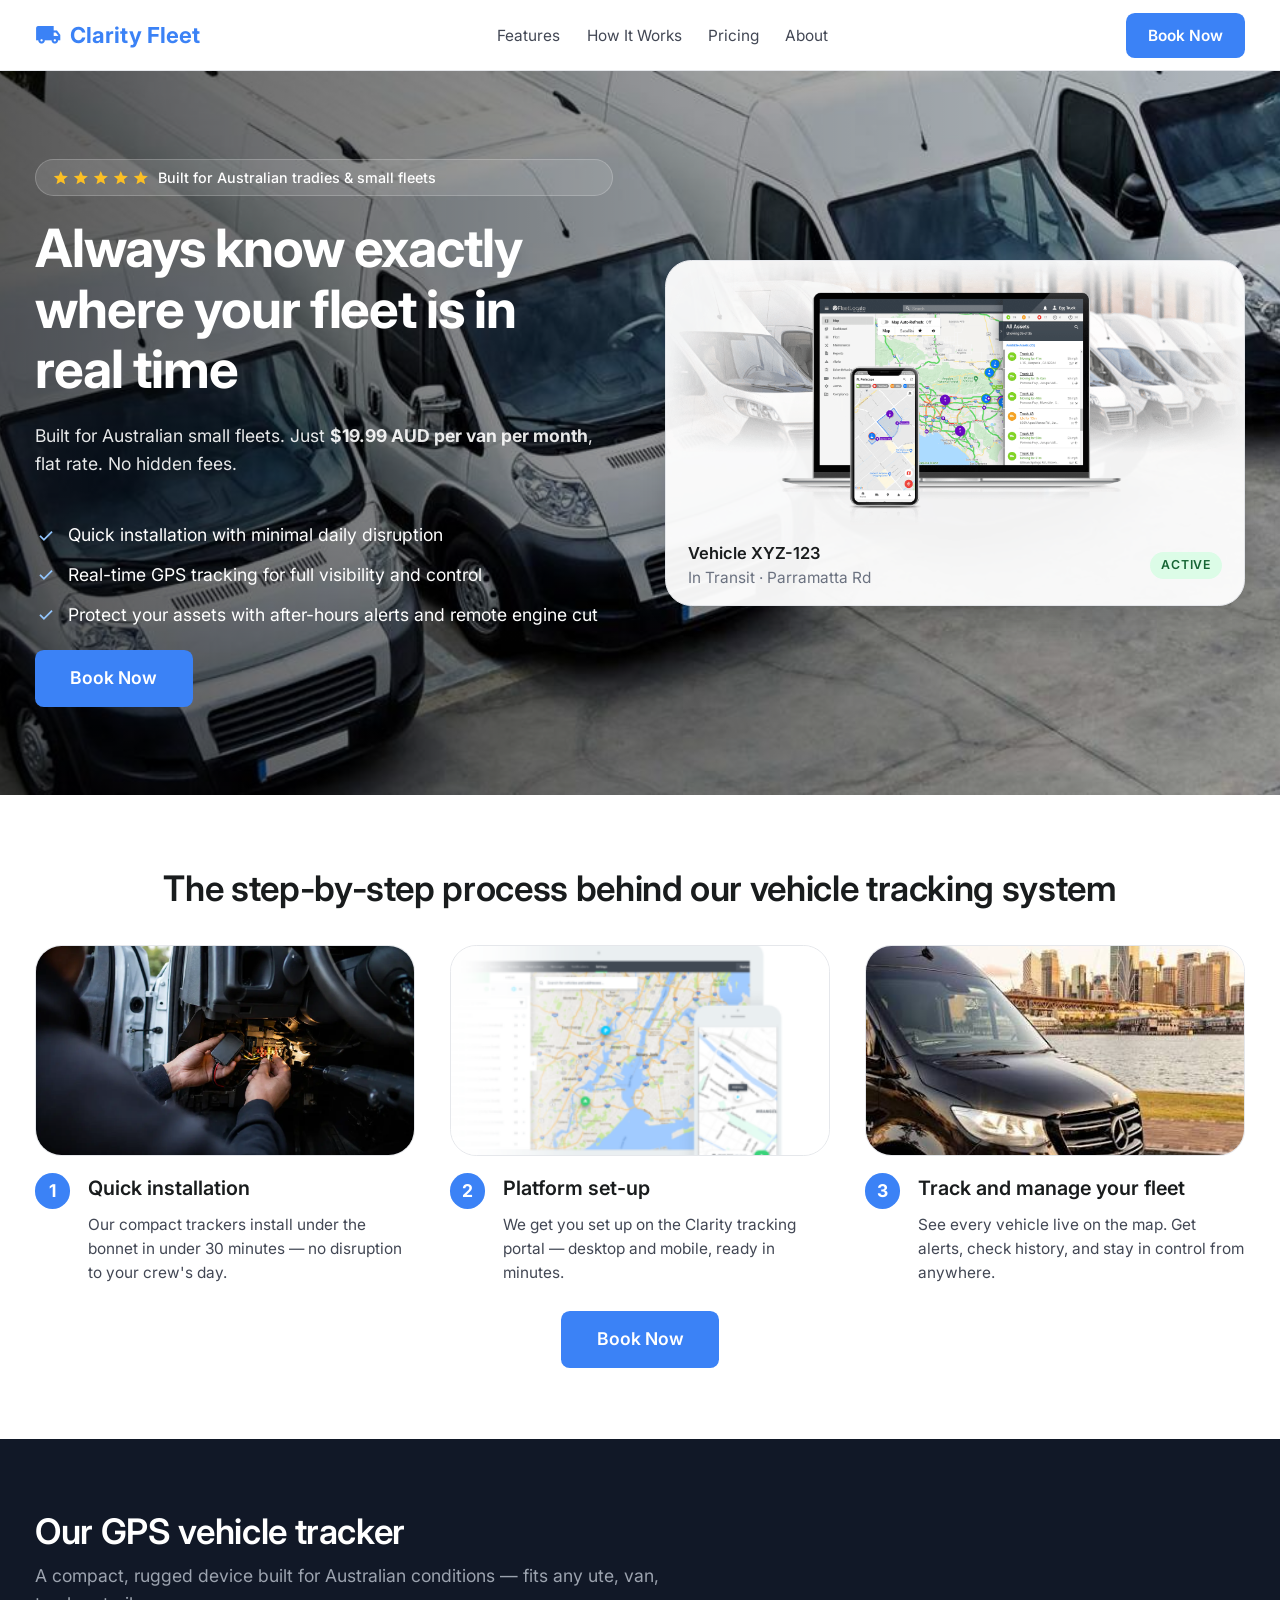
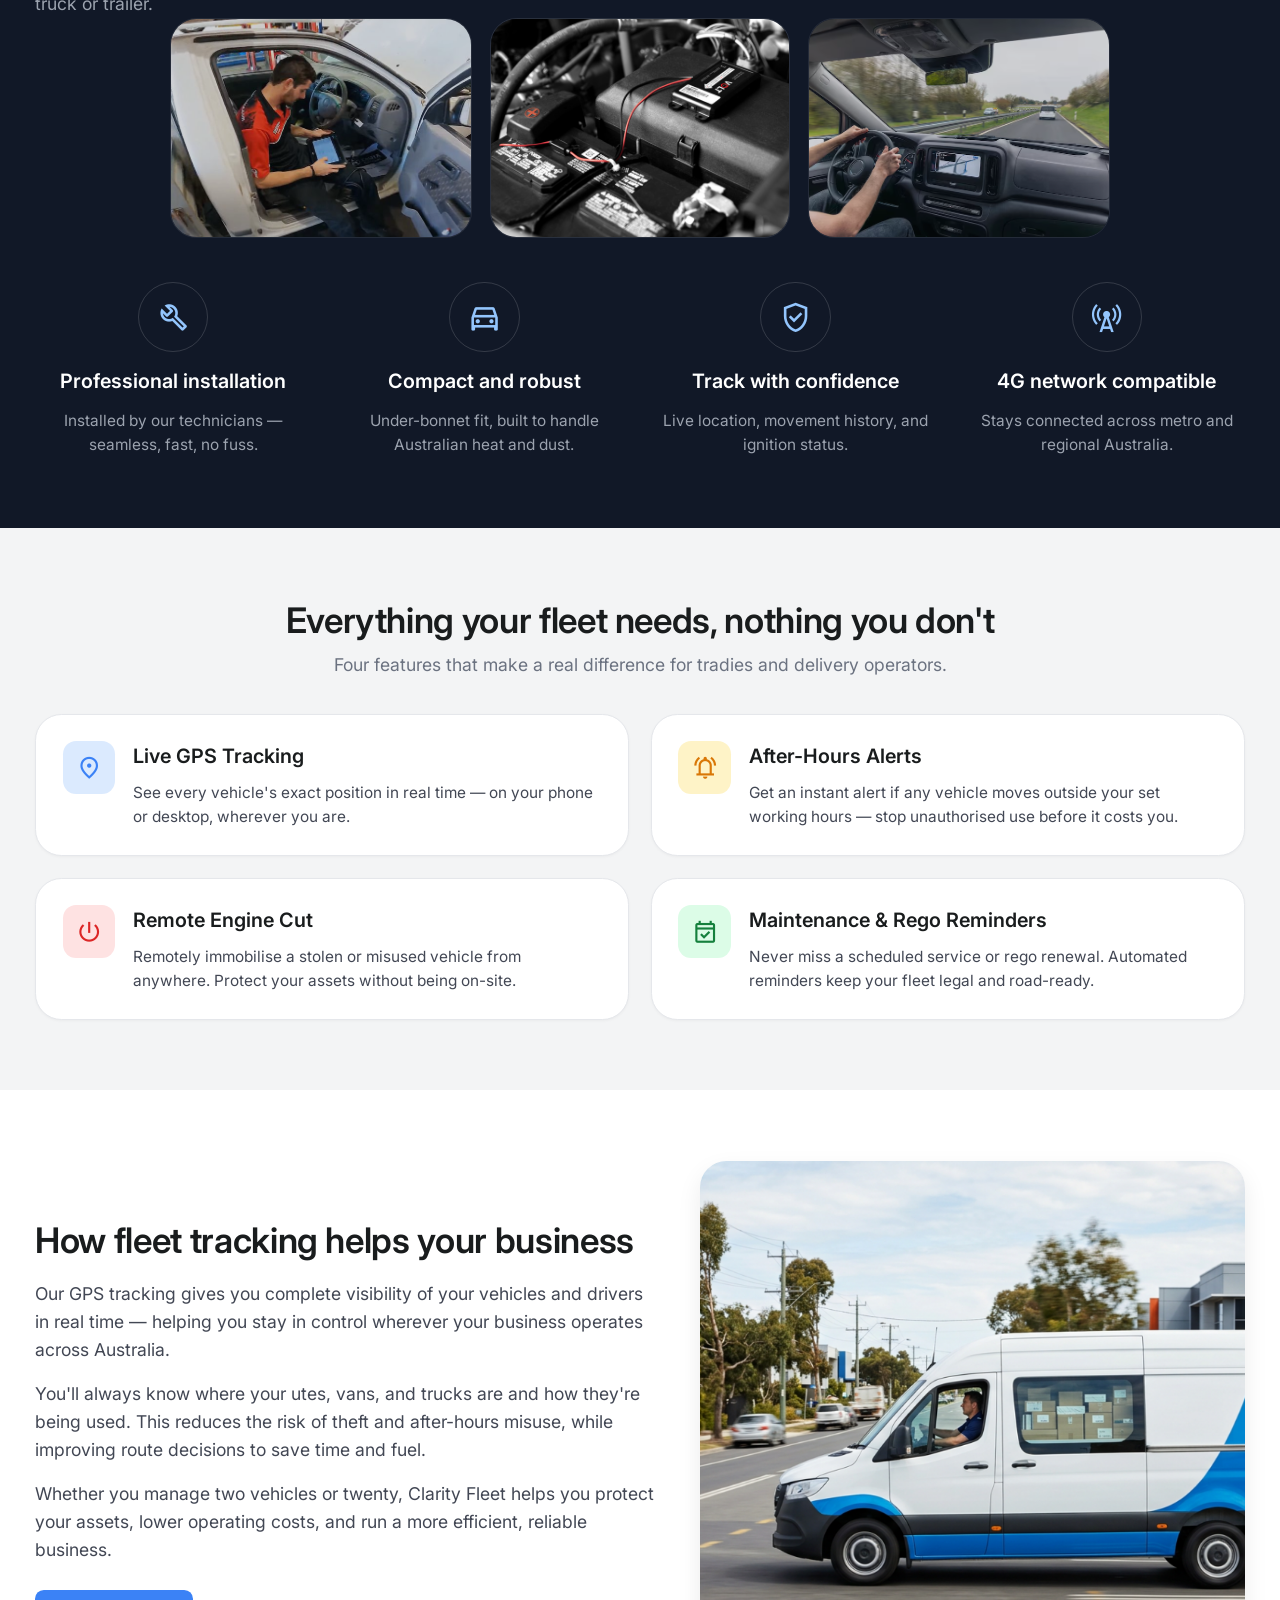
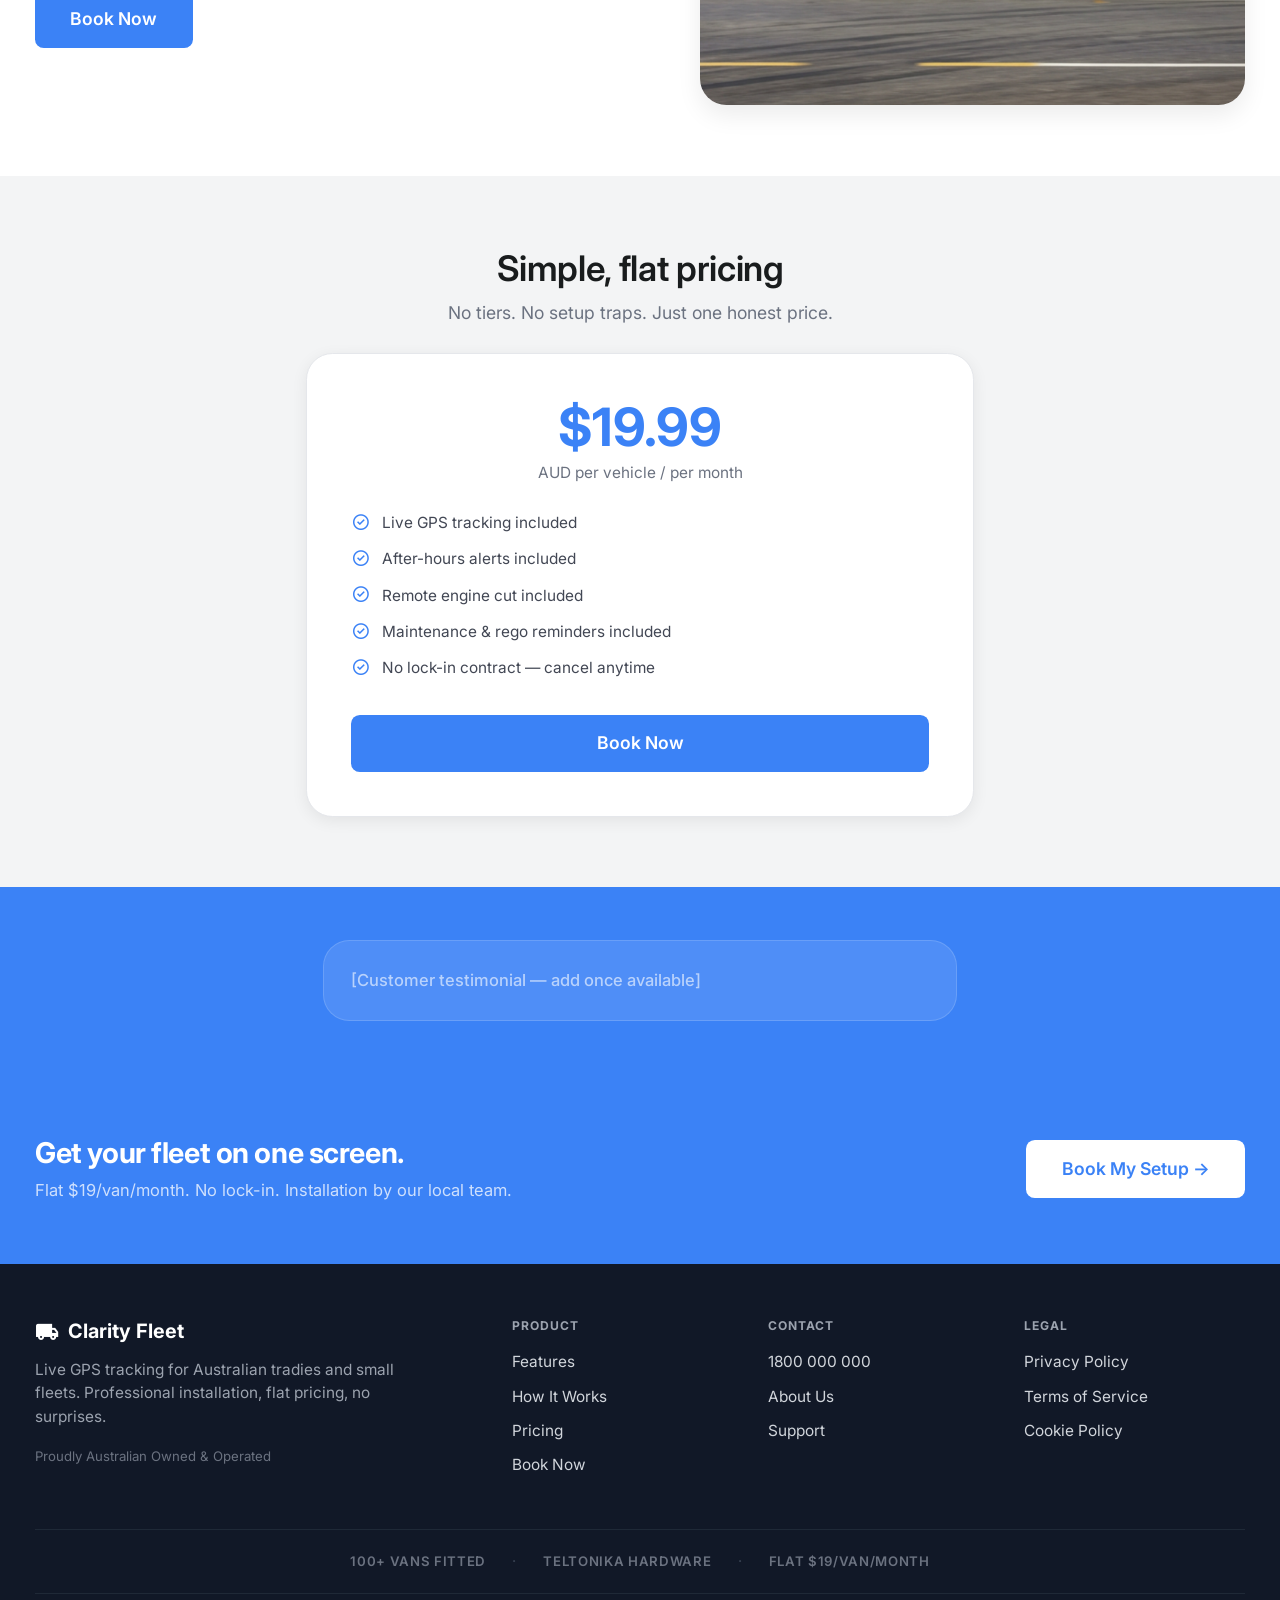
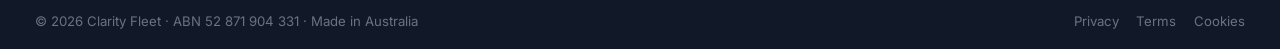
==== index.html @ f77bdd97 "first" ====
<!DOCTYPE html>
<html lang="en">
<head>
  <meta charset="utf-8">
  <meta name="viewport" content="width=device-width, initial-scale=1.0">
  <title>Clarity Fleet – GPS Tracking for Australian Tradies & Small Fleets</title>
  <meta name="description" content="Live GPS tracking for utes, vans and trucks. $19.99 AUD/van/month, flat rate. No hidden fees. Built for Australian tradies and small fleets.">

  <!-- TODO: paste Google Ads gtag conversion snippet here -->

  <link rel="preconnect" href="https://fonts.googleapis.com">
  <link rel="preconnect" href="https://fonts.gstatic.com" crossorigin>
  <link href="https://fonts.googleapis.com/css2?family=Inter:wght@400;500;600;700&display=swap" rel="stylesheet">
  <link href="https://fonts.googleapis.com/css2?family=Material+Symbols+Outlined:wght,FILL@400,0..1&display=block" rel="stylesheet">
  <link rel="stylesheet" href="styles.css">
  <link rel="stylesheet" href="landing.css">
</head>
<body>

<!-- ── NAV ── -->
<nav class="nav">
  <div class="container nav-inner">
    <a class="nav-brand" href="index.html">
      <span class="material-symbols-outlined" style="font-variation-settings:'FILL' 1;">local_shipping</span>
      Clarity Fleet
    </a>
    <ul class="nav-links">
      <li><a href="#features">Features</a></li>
      <li><a href="#how-it-works">How It Works</a></li>
      <li><a href="#pricing">Pricing</a></li>
      <li><a href="#about">About</a></li>
    </ul>
    <a class="btn btn-primary book-now-link" href="book.html">Book Now</a>
  </div>
</nav>

<!-- ── HERO ── -->
<section class="hero">
  <div class="container hero-inner">
    <div class="hero-copy">
      <div class="trust-strip">
        <span class="stars">
          <span class="material-symbols-outlined" style="font-variation-settings:'FILL' 1;">star</span>
          <span class="material-symbols-outlined" style="font-variation-settings:'FILL' 1;">star</span>
          <span class="material-symbols-outlined" style="font-variation-settings:'FILL' 1;">star</span>
          <span class="material-symbols-outlined" style="font-variation-settings:'FILL' 1;">star</span>
          <span class="material-symbols-outlined" style="font-variation-settings:'FILL' 1;">star</span>
        </span>
        Built for Australian tradies &amp; small fleets
      </div>

      <h1 class="text-display text-white">
        Always know exactly where your fleet is in real time
      </h1>

      <p class="text-body-lg text-white" style="max-width:32rem;opacity:.9;">
        Built for Australian small fleets. Just <strong>$19.99 AUD per van per month</strong>, flat rate. No hidden fees.
      </p>

      <ul class="check-list" style="color:#fff;">
        <li>
          <span class="material-symbols-outlined" style="color:#93c5fd;">check</span>
          Quick installation with minimal daily disruption
        </li>
        <li>
          <span class="material-symbols-outlined" style="color:#93c5fd;">check</span>
          Real-time GPS tracking for full visibility and control
        </li>
        <li>
          <span class="material-symbols-outlined" style="color:#93c5fd;">check</span>
          Protect your assets with after-hours alerts and remote engine cut
        </li>
      </ul>

      <div>
        <a class="btn btn-primary btn-primary-lg book-now-link" href="book.html">Book Now</a>
      </div>
    </div>

    <div class="hero-card">
      <img src="dashboard-mockup.jpg" alt="Clarity Fleet live tracking dashboard on laptop and phone">
      <div class="hero-card-footer">
        <div>
          <p class="text-title" style="font-size:.9375rem;">Vehicle XYZ-123</p>
          <p class="text-body text-muted">In Transit · Parramatta Rd</p>
        </div>
        <span class="vehicle-badge">Active</span>
      </div>
    </div>
  </div>
</section>

<!-- ── HOW IT WORKS ── -->
<section class="section" style="background:#fff;" id="how-it-works">
  <div class="container">
    <div class="text-center mb-8 max-w-2xl">
      <h2 class="text-headline">The step-by-step process behind our vehicle tracking system</h2>
    </div>

    <div class="process-grid">
      <div style="display:flex;flex-direction:column;gap:1rem;">
        <img class="process-img" src="process-1-install.jpg" alt="Technician wiring GPS tracker into vehicle fuse panel">
        <div style="display:flex;gap:1rem;align-items:flex-start;">
          <span class="step-badge">1</span>
          <div>
            <p class="text-title mb-2">Quick installation</p>
            <p class="text-body">Our compact trackers install under the bonnet in under 30 minutes — no disruption to your crew's day.</p>
          </div>
        </div>
      </div>

      <div style="display:flex;flex-direction:column;gap:1rem;">
        <img class="process-img" src="process-2-setup.jpg" alt="Setting up the Clarity Fleet tracking portal on phone and desktop">
        <div style="display:flex;gap:1rem;align-items:flex-start;">
          <span class="step-badge">2</span>
          <div>
            <p class="text-title mb-2">Platform set-up</p>
            <p class="text-body">We get you set up on the Clarity tracking portal — desktop and mobile, ready in minutes.</p>
          </div>
        </div>
      </div>

      <div style="display:flex;flex-direction:column;gap:1rem;">
        <img class="process-img" src="process-3-tracking.jpg" alt="Van out on the road across Sydney">
        <div style="display:flex;gap:1rem;align-items:flex-start;">
          <span class="step-badge">3</span>
          <div>
            <p class="text-title mb-2">Track and manage your fleet</p>
            <p class="text-body">See every vehicle live on the map. Get alerts, check history, and stay in control from anywhere.</p>
          </div>
        </div>
      </div>
    </div>

    <div class="text-center mt-6">
      <a class="btn btn-primary btn-primary-lg book-now-link" href="book.html">Book Now</a>
    </div>
  </div>
</section>

<!-- ── HARDWARE / TRACKER ── -->
<section class="hw-section">
  <div class="container">
    <h2 class="text-headline text-white mb-2">Our GPS vehicle tracker</h2>
    <p class="text-body-lg" style="color:#9ca3af;max-width:36rem;">A compact, rugged device built for Australian conditions — fits any ute, van, truck or trailer.</p>

    <div class="hw-images">
      <img class="hw-img-side" src="hardware-side-1.jpg" alt="Auto electrician tools and equipment">
      <img class="hw-img-main" src="hardware-main.jpg" alt="GPS tracker installed on vehicle battery in engine bay">
      <img class="hw-img-side" src="hardware-side-2.jpg" alt="Open engine bay panel ready for tracker installation">
    </div>

    <div class="hw-grid">
      <div class="hw-feature">
        <div class="hw-feature-icon"><span class="material-symbols-outlined">build</span></div>
        <p class="text-title text-white">Professional installation</p>
        <p class="text-body" style="color:#9ca3af;">Installed by our technicians — seamless, fast, no fuss.</p>
      </div>
      <div class="hw-feature">
        <div class="hw-feature-icon"><span class="material-symbols-outlined">directions_car</span></div>
        <p class="text-title text-white">Compact and robust</p>
        <p class="text-body" style="color:#9ca3af;">Under-bonnet fit, built to handle Australian heat and dust.</p>
      </div>
      <div class="hw-feature">
        <div class="hw-feature-icon"><span class="material-symbols-outlined">verified_user</span></div>
        <p class="text-title text-white">Track with confidence</p>
        <p class="text-body" style="color:#9ca3af;">Live location, movement history, and ignition status.</p>
      </div>
      <div class="hw-feature">
        <div class="hw-feature-icon"><span class="material-symbols-outlined">cell_tower</span></div>
        <p class="text-title text-white">4G network compatible</p>
        <p class="text-body" style="color:#9ca3af;">Stays connected across metro and regional Australia.</p>
      </div>
    </div>
  </div>
</section>

<!-- ── VALUE PROPS ── -->
<section class="section" style="background:#f3f4f5;" id="features">
  <div class="container">
    <div class="text-center mb-8 max-w-2xl">
      <h2 class="text-headline">Everything your fleet needs, nothing you don't</h2>
      <p class="text-body-lg text-muted mt-2">Four features that make a real difference for tradies and delivery operators.</p>
    </div>

    <div class="vp-grid">
      <div class="vp-card">
        <div class="vp-icon ic-blue"><span class="material-symbols-outlined">location_on</span></div>
        <div>
          <p class="text-title mb-2">Live GPS Tracking</p>
          <p class="text-body">See every vehicle's exact position in real time — on your phone or desktop, wherever you are.</p>
        </div>
      </div>
      <div class="vp-card">
        <div class="vp-icon ic-amber"><span class="material-symbols-outlined">notifications_active</span></div>
        <div>
          <p class="text-title mb-2">After-Hours Alerts</p>
          <p class="text-body">Get an instant alert if any vehicle moves outside your set working hours — stop unauthorised use before it costs you.</p>
        </div>
      </div>
      <div class="vp-card">
        <div class="vp-icon ic-red"><span class="material-symbols-outlined">power_settings_new</span></div>
        <div>
          <p class="text-title mb-2">Remote Engine Cut</p>
          <p class="text-body">Remotely immobilise a stolen or misused vehicle from anywhere. Protect your assets without being on-site.</p>
        </div>
      </div>
      <div class="vp-card">
        <div class="vp-icon ic-green"><span class="material-symbols-outlined">event_available</span></div>
        <div>
          <p class="text-title mb-2">Maintenance &amp; Rego Reminders</p>
          <p class="text-body">Never miss a scheduled service or rego renewal. Automated reminders keep your fleet legal and road-ready.</p>
        </div>
      </div>
    </div>
  </div>
</section>

<!-- ── BENEFITS ── -->
<section class="section" style="background:#fff;">
  <div class="container benefits-inner">
    <div class="benefits-copy">
      <h2 class="text-headline mb-4">How fleet tracking helps your business</h2>
      <p class="text-body-lg" style="margin-bottom:.875rem;">Our GPS tracking gives you complete visibility of your vehicles and drivers in real time — helping you stay in control wherever your business operates across Australia.</p>
      <p class="text-body-lg" style="margin-bottom:.875rem;">You'll always know where your utes, vans, and trucks are and how they're being used. This reduces the risk of theft and after-hours misuse, while improving route decisions to save time and fuel.</p>
      <p class="text-body-lg">Whether you manage two vehicles or twenty, Clarity Fleet helps you protect your assets, lower operating costs, and run a more efficient, reliable business.</p>
      <div class="mt-6">
        <a class="btn btn-primary btn-primary-lg book-now-link" href="book.html">Book Now</a>
      </div>
    </div>
    <div class="benefits-img">
      <img src="benefits-photo.jpg" alt="Van on the road representing a small Australian fleet">
    </div>
  </div>
</section>

<!-- ── PRICING ── -->
<section class="section" style="background:#f3f4f5;" id="pricing">
  <div class="container text-center max-w-xl">
    <h2 class="text-headline mb-2">Simple, flat pricing</h2>
    <p class="text-body-lg text-muted mb-6">No tiers. No setup traps. Just one honest price.</p>

    <div class="card" style="padding:2.5rem;box-shadow:0 4px 16px rgba(0,0,0,.07);">
      <div style="font-size:3rem;font-weight:700;color:var(--primary);line-height:1.1;">$19.99</div>
      <div class="text-body text-muted" style="margin-top:.25rem;margin-bottom:1.5rem;">AUD per vehicle / per month</div>

      <ul style="list-style:none;display:flex;flex-direction:column;gap:.75rem;text-align:left;margin-bottom:2rem;">
        <li style="display:flex;align-items:center;gap:.625rem;"><span class="material-symbols-outlined" style="color:var(--primary);font-size:1.125rem;">check_circle</span>Live GPS tracking included</li>
        <li style="display:flex;align-items:center;gap:.625rem;"><span class="material-symbols-outlined" style="color:var(--primary);font-size:1.125rem;">check_circle</span>After-hours alerts included</li>
        <li style="display:flex;align-items:center;gap:.625rem;"><span class="material-symbols-outlined" style="color:var(--primary);font-size:1.125rem;">check_circle</span>Remote engine cut included</li>
        <li style="display:flex;align-items:center;gap:.625rem;"><span class="material-symbols-outlined" style="color:var(--primary);font-size:1.125rem;">check_circle</span>Maintenance &amp; rego reminders included</li>
        <li style="display:flex;align-items:center;gap:.625rem;"><span class="material-symbols-outlined" style="color:var(--primary);font-size:1.125rem;">check_circle</span>No lock-in contract — cancel anytime</li>
      </ul>

      <a class="btn btn-primary btn-primary-lg book-now-link" href="book.html" style="width:100%;justify-content:center;">Book Now</a>
    </div>
  </div>
</section>

<!-- ── TESTIMONIAL ── -->
<section class="testimonial-section" id="about">
  <div class="container">
    <div class="testimonial-grid testimonial-grid--single">
      <div class="testimonial-card">
        <p class="testimonial-quote" style="font-style:normal;color:rgba(255,255,255,.6);">[Customer testimonial — add once available]</p>
      </div>
    </div>
  </div>
</section>

<!-- ── PRE-FOOTER ── -->
<section class="prefooter">
  <div class="container prefooter-inner">
    <div>
      <p class="prefooter-headline">Get your fleet on one screen.</p>
      <p class="prefooter-sub">Flat $19/van/month. No lock-in. Installation by our local team.</p>
    </div>
    <a class="btn btn-white btn-primary-lg book-now-link" href="book.html">Book My Setup →</a>
  </div>
</section>

<!-- ── FOOTER ── -->
<footer class="footer">
  <div class="container">

    <div class="footer-main">
      <div class="footer-cols">

        <!-- Brand column -->
        <div>
          <a class="footer-brand" href="index.html">
            <span class="material-symbols-outlined" style="font-variation-settings:'FILL' 1;">local_shipping</span>
            Clarity Fleet
          </a>
          <p class="footer-tagline">Live GPS tracking for Australian tradies and small fleets. Professional installation, flat pricing, no surprises.</p>
          <p class="footer-origin">Proudly Australian Owned &amp; Operated</p>
        </div>

        <!-- Product column -->
        <div>
          <p class="footer-col-heading">Product</p>
          <ul class="footer-col-links">
            <li><a href="#features">Features</a></li>
            <li><a href="#how-it-works">How It Works</a></li>
            <li><a href="#pricing">Pricing</a></li>
            <li><a href="book.html">Book Now</a></li>
          </ul>
        </div>

        <!-- Contact column -->
        <div>
          <p class="footer-col-heading">Contact</p>
          <ul class="footer-col-links">
            <!-- TODO: replace placeholder phone number -->
            <li><a href="tel:1800000000">1800 000 000</a></li>
            <li><a href="#about">About Us</a></li>
            <li><a href="#">Support</a></li>
          </ul>
        </div>

        <!-- Legal column -->
        <div>
          <p class="footer-col-heading">Legal</p>
          <ul class="footer-col-links">
            <li><a href="#">Privacy Policy</a></li>
            <li><a href="#">Terms of Service</a></li>
            <li><a href="#">Cookie Policy</a></li>
          </ul>
        </div>

      </div>
    </div>

    <!-- Trust strip -->
    <div class="footer-trust">
      <span>100+ Vans Fitted</span>
      <span class="footer-trust-sep">·</span>
      <span>Teltonika Hardware</span>
      <span class="footer-trust-sep">·</span>
      <span>Flat $19/Van/Month</span>
      <!-- TODO: add client logos here once available -->
    </div>

    <!-- Bottom bar -->
    <div class="footer-bottom">
      <span>&copy; 2026 Clarity Fleet · ABN 52 871 904 331 · Made in Australia</span>
      <ul class="footer-links">
        <li><a href="#">Privacy</a></li>
        <li><a href="#">Terms</a></li>
        <li><a href="#">Cookies</a></li>
      </ul>
    </div>

  </div>
</footer>

<script>
  // Preserve UTM / gclid params on all Book Now links
  (function () {
    var qs = window.location.search;
    if (!qs) return;
    document.querySelectorAll('.book-now-link').forEach(function (el) {
      var base = el.getAttribute('href').split('?')[0];
      el.setAttribute('href', base + qs);
    });
  })();
</script>

</body>
</html>
---- styles.css ----
/* Clarity Fleet – shared styles */
*, *::before, *::after { box-sizing: border-box; margin: 0; padding: 0; }

:root {
  --primary:       #3b82f6;
  --primary-dark:  #2563eb;
  --primary-light: #dbeafe;
  --on-primary:    #ffffff;
  --bg:            #f8f9fa;
  --surface:       #ffffff;
  --border:        #e5e7eb;
  --border-focus:  #3b82f6;
  --heading:       #191c1d;
  --body:          #424754;
  --muted:         #6b7280;
  --success:       #166534;
  --success-bg:    #dcfce7;
  --r-card:        1.5rem;   /* 24px */
  --r-btn:         0.5rem;   /* 8px */
  --r-input:       0.5rem;
}

html { scroll-behavior: smooth; font-size: 110%; }

body {
  font-family: 'Inter', system-ui, sans-serif;
  font-size: 0.875rem;
  line-height: 1.5;
  color: var(--body);
  background-color: var(--bg);
  min-height: 100vh;
  display: flex;
  flex-direction: column;
}

img { display: block; max-width: 100%; }
a  { color: inherit; text-decoration: none; }
ul { list-style: none; }

/* ── Typography helpers ── */
.text-display  { font-size: clamp(2rem, 5vw, 3rem); font-weight: 700; line-height: 1.15; letter-spacing: -0.02em; color: var(--heading); }
.text-headline { font-size: clamp(1.5rem, 3vw, 2rem); font-weight: 600; line-height: 1.25; letter-spacing: -0.01em; color: var(--heading); }
.text-title    { font-size: 1.125rem; font-weight: 600; line-height: 1.55; color: var(--heading); }
.text-body-lg  { font-size: 1rem; font-weight: 400; line-height: 1.6; }
.text-body     { font-size: 0.875rem; font-weight: 400; line-height: 1.55; }
.text-label    { font-size: 0.75rem; font-weight: 500; letter-spacing: 0.02em; }

/* ── Layout ── */
.container {
  width: 100%;
  max-width: 1320px;
  margin-inline: auto;
  padding-inline: 1rem;
}
@media (min-width: 768px) { .container { padding-inline: 2rem; } }

/* ── Nav ── */
.nav {
  position: sticky;
  top: 0;
  z-index: 50;
  background: var(--surface);
  border-bottom: 1px solid var(--border);
}
.nav-inner {
  display: flex;
  align-items: center;
  justify-content: space-between;
  height: 4rem;
}
.nav-brand {
  font-size: 1.25rem;
  font-weight: 700;
  color: var(--primary);
  display: flex;
  align-items: center;
  gap: 0.5rem;
}
.nav-brand .material-symbols-outlined { font-size: 1.5rem; }
.nav-links { display: none; gap: 1.5rem; align-items: center; }
@media (min-width: 768px) { .nav-links { display: flex; } }
.nav-links a { color: var(--body); font-size: 0.875rem; transition: color .2s; }
.nav-links a:hover { color: var(--primary); }

/* ── Buttons ── */
.btn {
  display: inline-flex;
  align-items: center;
  justify-content: center;
  gap: 0.5rem;
  padding: 0.625rem 1.25rem;
  border-radius: var(--r-btn);
  font-size: 0.875rem;
  font-weight: 600;
  cursor: pointer;
  border: none;
  transition: background .2s, transform .1s;
  text-decoration: none;
  white-space: nowrap;
}
.btn:active { transform: scale(0.97); }

.btn-primary {
  background: var(--primary);
  color: var(--on-primary);
}
.btn-primary:hover { background: var(--primary-dark); }

.btn-primary-lg {
  padding: 0.875rem 2rem;
  font-size: 1rem;
  font-weight: 600;
}

.btn-outline {
  background: transparent;
  border: 1.5px solid var(--border);
  color: var(--heading);
}
.btn-outline:hover { border-color: var(--primary); color: var(--primary); }

/* ── Cards ── */
.card {
  background: var(--surface);
  border: 1px solid var(--border);
  border-radius: var(--r-card);
  padding: 1.5rem;
}

/* ── Selectable option cards (booking flow) ── */
.option-card {
  display: flex;
  align-items: center;
  justify-content: space-between;
  gap: 1rem;
  padding: 1rem;
  background: var(--surface);
  border: 1.5px solid var(--border);
  border-radius: var(--r-card);
  cursor: pointer;
  transition: border-color .15s, box-shadow .15s;
  user-select: none;
}
.option-card:hover { border-color: var(--primary); }
.option-card.selected {
  border-color: var(--primary);
  box-shadow: 0 0 0 2px var(--primary);
}

.option-card-label {
  display: flex;
  align-items: center;
  gap: 0.75rem;
  font-size: 1rem;
  font-weight: 600;
  color: var(--heading);
}
.option-card-label .material-symbols-outlined {
  font-size: 1.375rem;
  color: var(--body);
}

/* ── Form inputs ── */
.form-group { display: flex; flex-direction: column; gap: 0.25rem; }
.form-label { font-size: 0.75rem; font-weight: 500; color: var(--heading); letter-spacing: 0.02em; }
.form-input, .form-textarea {
  width: 100%;
  padding: 0.625rem 0.875rem;
  border: 1.5px solid var(--border);
  border-radius: var(--r-input);
  background: var(--surface);
  color: var(--heading);
  font-size: 0.875rem;
  font-family: inherit;
  transition: border-color .15s, box-shadow .15s;
  outline: none;
}
.form-input:focus, .form-textarea:focus {
  border-color: var(--border-focus);
  box-shadow: 0 0 0 3px rgba(59,130,246,.15);
}
.form-textarea { resize: vertical; min-height: 110px; }

/* ── Trust badge (star strip) ── */
.trust-strip {
  display: inline-flex;
  align-items: center;
  gap: 0.5rem;
  background: rgba(255,255,255,.12);
  border: 1px solid rgba(255,255,255,.2);
  border-radius: 999px;
  padding: 0.375rem 0.875rem;
  font-size: 0.8125rem;
  color: #fff;
  font-weight: 500;
}
.trust-strip .stars { display: flex; gap: 2px; color: #fbbf24; }
.trust-strip .stars .material-symbols-outlined { font-size: 1rem; }

/* ── Pre-footer CTA band ── */
.prefooter {
  background: var(--primary);
  padding-block: 3.5rem;
  margin-top: auto;
}
.prefooter-inner {
  display: flex;
  flex-direction: column;
  align-items: center;
  gap: 1.5rem;
  text-align: center;
}
@media (min-width: 640px) {
  .prefooter-inner {
    flex-direction: row;
    justify-content: space-between;
    text-align: left;
  }
}
.prefooter-headline {
  font-size: clamp(1.25rem, 3vw, 1.625rem);
  font-weight: 700;
  color: #fff;
  letter-spacing: -0.015em;
  line-height: 1.25;
}
.prefooter-sub {
  font-size: 0.9375rem;
  color: rgba(255,255,255,.75);
  margin-top: .375rem;
}
.btn-white {
  background: #fff;
  color: var(--primary);
  flex-shrink: 0;
}
.btn-white:hover { background: #f0f5ff; }

/* ── Footer ── */
.footer { background: #111827; }
.footer-main { padding-block: 3rem; }
.footer-cols {
  display: grid;
  grid-template-columns: 1fr;
  gap: 2rem;
}
@media (min-width: 640px)  { .footer-cols { grid-template-columns: 1fr 1fr; } }
@media (min-width: 1024px) { .footer-cols { grid-template-columns: 2fr 1fr 1fr 1fr; } }
.footer-brand {
  font-size: 1.125rem;
  font-weight: 700;
  color: #fff;
  display: flex;
  align-items: center;
  gap: .5rem;
}
.footer-brand .material-symbols-outlined { font-size: 1.375rem; }
.footer-tagline {
  font-size: 0.875rem;
  color: #9ca3af;
  margin-top: .625rem;
  line-height: 1.55;
  max-width: 22rem;
}
.footer-origin {
  font-size: 0.75rem;
  color: #6b7280;
  margin-top: 1rem;
}
.footer-col-heading {
  font-size: 0.6875rem;
  font-weight: 700;
  letter-spacing: .08em;
  text-transform: uppercase;
  color: #9ca3af;
  margin-bottom: .875rem;
}
.footer-col-links { display: flex; flex-direction: column; gap: .625rem; }
.footer-col-links a {
  font-size: 0.875rem;
  color: #d1d5db;
  transition: color .2s;
}
.footer-col-links a:hover { color: #fff; }
.footer-trust {
  border-top: 1px solid #1f2937;
  padding-block: 1.25rem;
  display: flex;
  flex-wrap: wrap;
  align-items: center;
  justify-content: center;
  gap: .625rem 1.5rem;
  font-size: 0.75rem;
  font-weight: 600;
  letter-spacing: .05em;
  text-transform: uppercase;
  color: #6b7280;
}
.footer-trust-sep { color: #374151; }
.footer-bottom {
  border-top: 1px solid #1f2937;
  padding-block: 1rem;
  display: flex;
  flex-direction: column;
  align-items: center;
  gap: .5rem;
  text-align: center;
  font-size: 0.75rem;
  color: #6b7280;
}
@media (min-width: 640px) {
  .footer-bottom {
    flex-direction: row;
    justify-content: space-between;
    text-align: left;
  }
}
.footer-links { display: flex; flex-wrap: wrap; gap: 1rem; }
.footer-links a { color: #6b7280; transition: color .2s; }
.footer-links a:hover { color: #9ca3af; }

/* ── Section spacing ── */
.section { padding-block: 4rem; }
.section-sm { padding-block: 2.5rem; }

/* ── Progress bar (booking) ── */
.progress-bar {
  display: flex;
  flex-direction: column;
  gap: 0.5rem;
  margin-bottom: 2.5rem;
}
.progress-steps {
  display: flex;
  justify-content: space-between;
}
.progress-steps span {
  font-size: 0.75rem;
  font-weight: 500;
  color: var(--muted);
  letter-spacing: 0.02em;
}
.progress-steps span.active { color: var(--primary); font-weight: 600; }
.progress-track {
  display: flex;
  gap: 0.375rem;
  height: 0.375rem;
}
.progress-track .seg {
  flex: 1;
  border-radius: 999px;
  background: #e5e7eb;
  transition: background .3s;
}
.progress-track .seg.active { background: var(--primary); }

/* ── Thank-you state ── */
.thankyou-state {
  display: none;
  flex-direction: column;
  align-items: center;
  text-align: center;
  gap: 1.5rem;
  padding: 3rem 1.5rem;
}
.thankyou-state.visible { display: flex; }
.thankyou-icon {
  width: 5rem;
  height: 5rem;
  border-radius: 50%;
  background: var(--success-bg);
  display: flex;
  align-items: center;
  justify-content: center;
}
.thankyou-icon .material-symbols-outlined {
  font-size: 2.5rem;
  color: var(--success);
}

/* ── Image placeholders ── */
.img-placeholder {
  display: flex;
  align-items: center;
  justify-content: center;
  background: #cbd5e1;
  color: #475569;
  font-size: 0.8125rem;
  font-weight: 500;
  text-align: center;
  padding: 0.5rem;
  border-radius: var(--r-card);
  border: 1px solid #94a3b8;
  line-height: 1.4;
}

/* ── Utility ── */
.sr-only { position: absolute; width: 1px; height: 1px; overflow: hidden; clip: rect(0,0,0,0); }
.hidden   { display: none !important; }
.flex     { display: flex; }
.items-center { align-items: center; }
.gap-2 { gap: 0.5rem; }
.gap-4 { gap: 1rem; }
.mt-2  { margin-top: 0.5rem; }
.mt-4  { margin-top: 1rem; }
.mt-6  { margin-top: 1.5rem; }
.mb-2  { margin-bottom: 0.5rem; }
.mb-4  { margin-bottom: 1rem; }
.mb-6  { margin-bottom: 1.5rem; }
.mb-8  { margin-bottom: 2rem; }
.grid-2 { display: grid; grid-template-columns: 1fr; gap: 1rem; }
@media (min-width: 640px) { .grid-2 { grid-template-columns: 1fr 1fr; } }
.grid-4 { display: grid; grid-template-columns: 1fr 1fr; gap: 1rem; }
@media (min-width: 768px) { .grid-4 { grid-template-columns: repeat(4, 1fr); } }
.text-center { text-align: center; }
.text-muted  { color: var(--muted); }
.text-primary { color: var(--primary); }
.text-white  { color: #fff; }
.font-bold   { font-weight: 700; }
.font-semibold { font-weight: 600; }
.w-full { width: 100%; }
.max-w-xl { max-width: 42rem; margin-inline: auto; }
.max-w-2xl { max-width: 56rem; margin-inline: auto; }
.rounded-full { border-radius: 999px; }
---- landing.css ----
/* Clarity Fleet – landing page styles */

/* ── Hero ── */
.hero {
  position: relative;
  overflow: hidden;
  background:
    linear-gradient(to right, rgba(0,0,0,.65) 0%, rgba(0,0,0,.40) 50%, rgba(0,0,0,.2) 100%),
    url('hero-fleet.jpg') center/cover no-repeat;
  padding-block: 5rem;
}
.hero-inner { display: flex; flex-direction: column; gap: 2rem; }
@media (min-width: 768px) {
  .hero-inner { flex-direction: row; align-items: center; gap: 3rem; }
  .hero-copy  { flex: 1; min-width: 0; }
  .hero-card  { flex: 1; min-width: 0; }
}
.hero-copy { display: flex; flex-direction: column; gap: 1.25rem; }
.hero-card {
  background: rgba(255,255,255,.95);
  border-radius: var(--r-card);
  overflow: hidden;
  border: 1px solid var(--border);
  box-shadow: 0 10px 25px rgba(0,0,0,.12);
}
.hero-card img { width: 100%; height: 264px; object-fit: cover; }
.hero-card-footer {
  display: flex;
  align-items: center;
  justify-content: space-between;
  padding: 0.875rem 1.25rem;
}
.vehicle-badge {
  background: var(--success-bg);
  color: var(--success);
  font-size: 0.7rem;
  font-weight: 600;
  letter-spacing: 0.06em;
  text-transform: uppercase;
  padding: 0.25rem 0.625rem;
  border-radius: 999px;
}

/* ── Process section ── */
.process-grid { display: grid; grid-template-columns: 1fr; gap: 2rem; }
@media (min-width: 768px) { .process-grid { grid-template-columns: repeat(3, 1fr); } }
.process-img {
  width: 100%; height: 12rem;
  object-fit: cover;
  border-radius: var(--r-card);
  border: 1px solid var(--border);
  flex-shrink: 0;
}
.step-badge {
  flex-shrink: 0;
  width: 2rem; height: 2rem;
  border-radius: 50%;
  background: var(--primary);
  color: #fff;
  font-size: 1rem; font-weight: 700;
  display: flex; align-items: center; justify-content: center;
}

/* ── Value props ── */
.vp-grid { display: grid; grid-template-columns: 1fr; gap: 1.25rem; }
@media (min-width: 640px) { .vp-grid { grid-template-columns: 1fr 1fr; } }
.vp-card {
  background: var(--surface);
  border: 1px solid var(--border);
  border-radius: var(--r-card);
  padding: 1.5rem;
  display: flex; gap: 1rem; align-items: flex-start;
  box-shadow: 0 1px 3px rgba(0,0,0,.04);
  transition: box-shadow .2s;
}
.vp-card:hover { box-shadow: 0 4px 12px rgba(0,0,0,.08); }
.vp-icon {
  flex-shrink: 0;
  width: 3rem; height: 3rem;
  border-radius: 0.75rem;
  display: flex; align-items: center; justify-content: center;
}
.vp-icon .material-symbols-outlined { font-size: 1.5rem; }
.ic-blue  { background: var(--primary-light); }
.ic-blue  .material-symbols-outlined { color: var(--primary); }
.ic-amber { background: #fef3c7; }
.ic-amber .material-symbols-outlined { color: #d97706; }
.ic-red   { background: #fee2e2; }
.ic-red   .material-symbols-outlined { color: #dc2626; }
.ic-green { background: var(--success-bg); }
.ic-green .material-symbols-outlined { color: #15803d; }

/* ── Hardware dark section ── */
.hw-section { background: #111827; color: #f9fafb; padding-block: 4rem; }
.hw-grid { display: grid; grid-template-columns: 1fr; gap: 2rem; margin-top: 2rem; }
@media (min-width: 640px)  { .hw-grid { grid-template-columns: repeat(2, 1fr); } }
@media (min-width: 1024px) { .hw-grid { grid-template-columns: repeat(4, 1fr); } }
.hw-feature { text-align: center; display: flex; flex-direction: column; align-items: center; gap: .75rem; }
.hw-feature-icon {
  width: 4rem; height: 4rem; border-radius: 50%;
  border: 1px solid rgba(255,255,255,.15);
  display: flex; align-items: center; justify-content: center;
}
.hw-feature-icon .material-symbols-outlined { font-size: 2rem; color: #93c5fd; }
.hw-images {
  display: flex; align-items: center; justify-content: center;
  gap: 1rem; margin-bottom: 2.5rem;
}
.hw-images > * { border-radius: var(--r-card); border: 1px solid rgba(255,255,255,.1); }
.hw-images img { object-fit: cover; }
.hw-img-side { width: 25%; height: 220px; flex-shrink: 0; opacity: .8; }
.hw-img-main { width: 33%; max-width: 300px; height: 220px; flex-shrink: 0; }
.hw-images .img-placeholder { background: #374151; color: #9ca3af; border-color: rgba(255,255,255,.1); }

/* ── Benefits section ── */
.benefits-inner { display: flex; flex-direction: column; gap: 2.5rem; }
@media (min-width: 768px) {
  .benefits-inner { flex-direction: row; align-items: center; }
  .benefits-copy  { flex: 1; }
  .benefits-img   { flex: 0 0 45%; }
}
.benefits-img img,
.benefits-img .img-placeholder { width: 100%; border-radius: var(--r-card); box-shadow: 0 10px 25px rgba(0,0,0,.08); }
.check-list { display: flex; flex-direction: column; gap: .75rem; margin-top: 1.25rem; }
.check-list li { display: flex; align-items: center; gap: .625rem; font-size: 1rem; color: inherit; }
.check-list li .material-symbols-outlined { color: var(--primary); font-size: 1.25rem; }

/* ── Testimonial ── */
.testimonial-section { background: var(--primary); padding-block: 3rem; }
.testimonial-grid {
  display: grid;
  grid-template-columns: 1fr;
  gap: 1.25rem;
}
@media (min-width: 768px) { .testimonial-grid { grid-template-columns: repeat(3, 1fr); } }
.testimonial-grid--single { grid-template-columns: 1fr; max-width: 36rem; margin-inline: auto; }
.testimonial-card {
  background: rgba(255,255,255,.1);
  border: 1px solid rgba(255,255,255,.15);
  border-radius: var(--r-card);
  padding: 1.5rem;
  display: flex;
  flex-direction: column;
  gap: .875rem;
}
.testimonial-stars { display: flex; gap: 2px; color: #fbbf24; }
.testimonial-stars .material-symbols-outlined { font-size: 1.25rem; }
.testimonial-quote {
  font-size: 0.9375rem;
  font-weight: 500; line-height: 1.6; color: #fff; font-style: italic;
  flex: 1;
}
.testimonial-card-attr {
  display: flex;
  align-items: center;
  gap: .75rem;
  padding-top: .625rem;
  border-top: 1px solid rgba(255,255,255,.12);
  margin-top: auto;
}
.testimonial-initials {
  width: 2.5rem; height: 2.5rem;
  border-radius: 50%;
  background: rgba(255,255,255,.2);
  color: #fff;
  font-size: .8125rem;
  font-weight: 700;
  display: flex;
  align-items: center;
  justify-content: center;
  flex-shrink: 0;
}
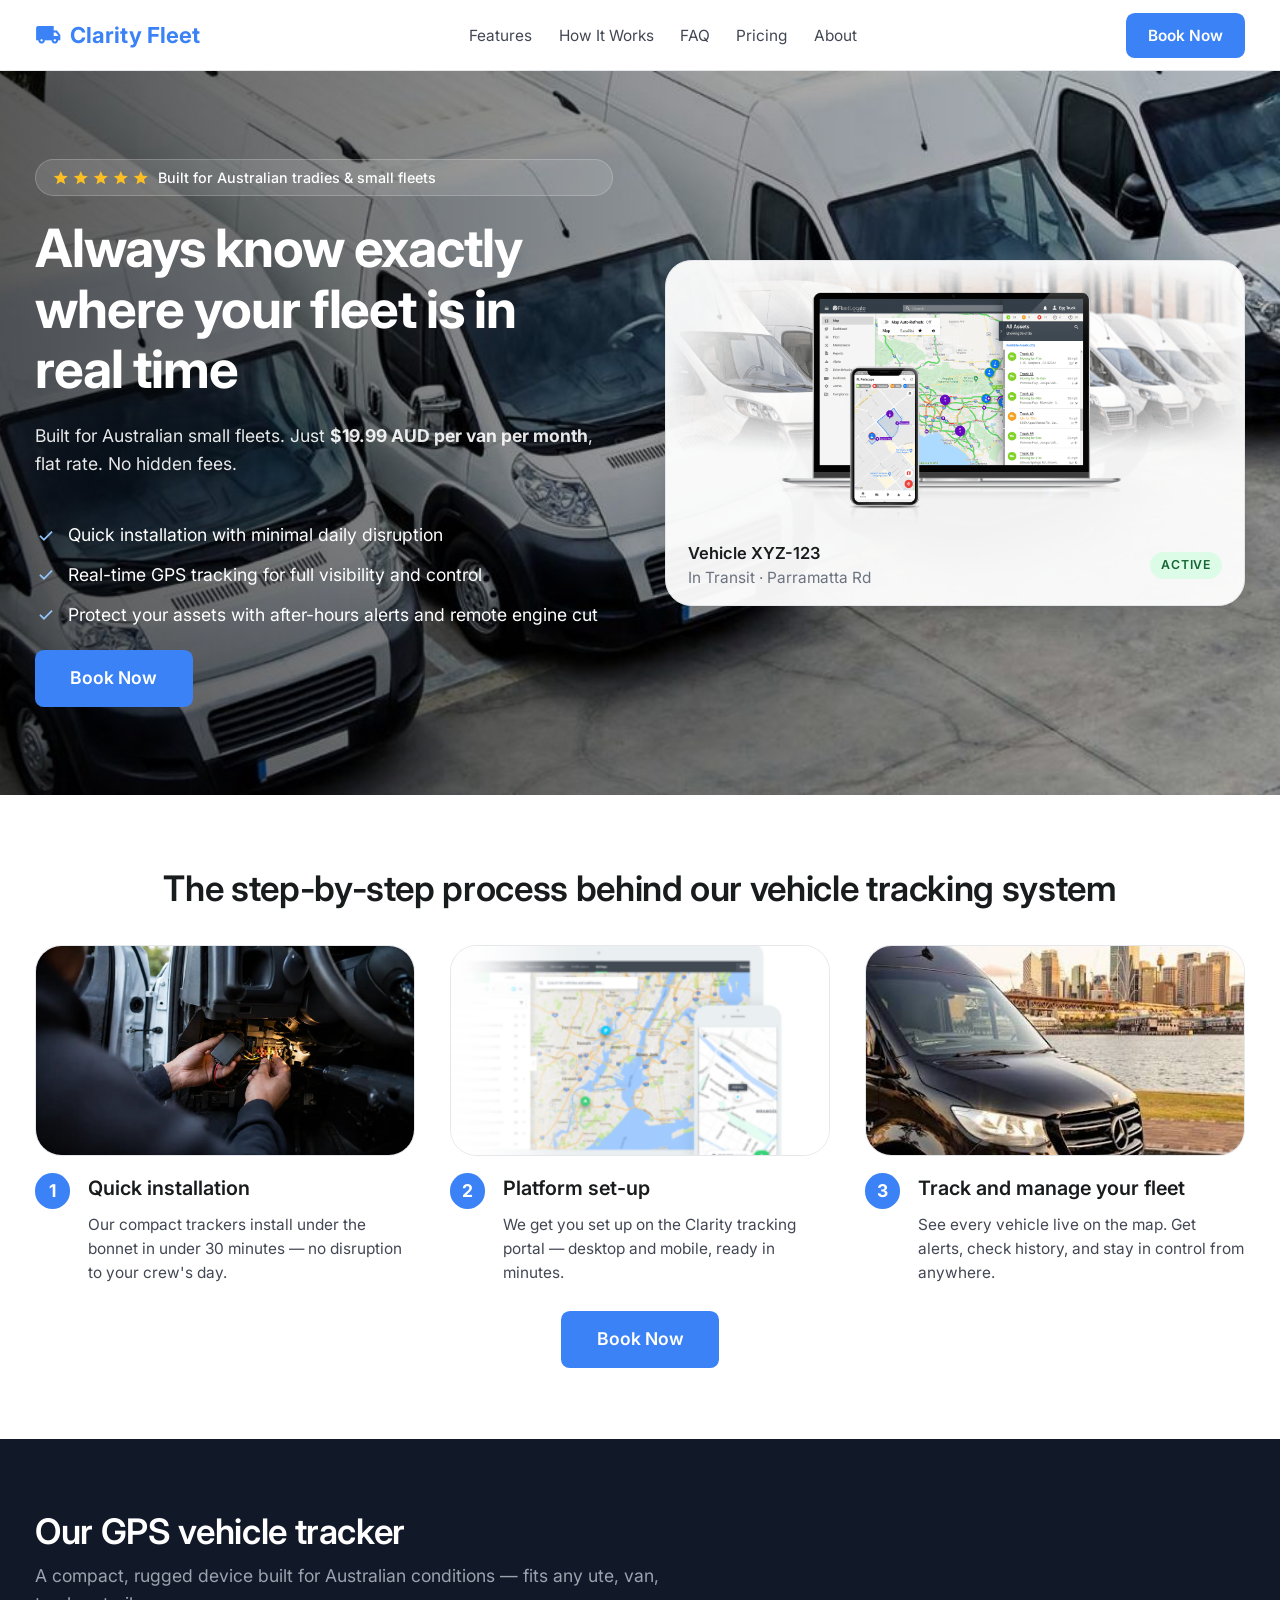
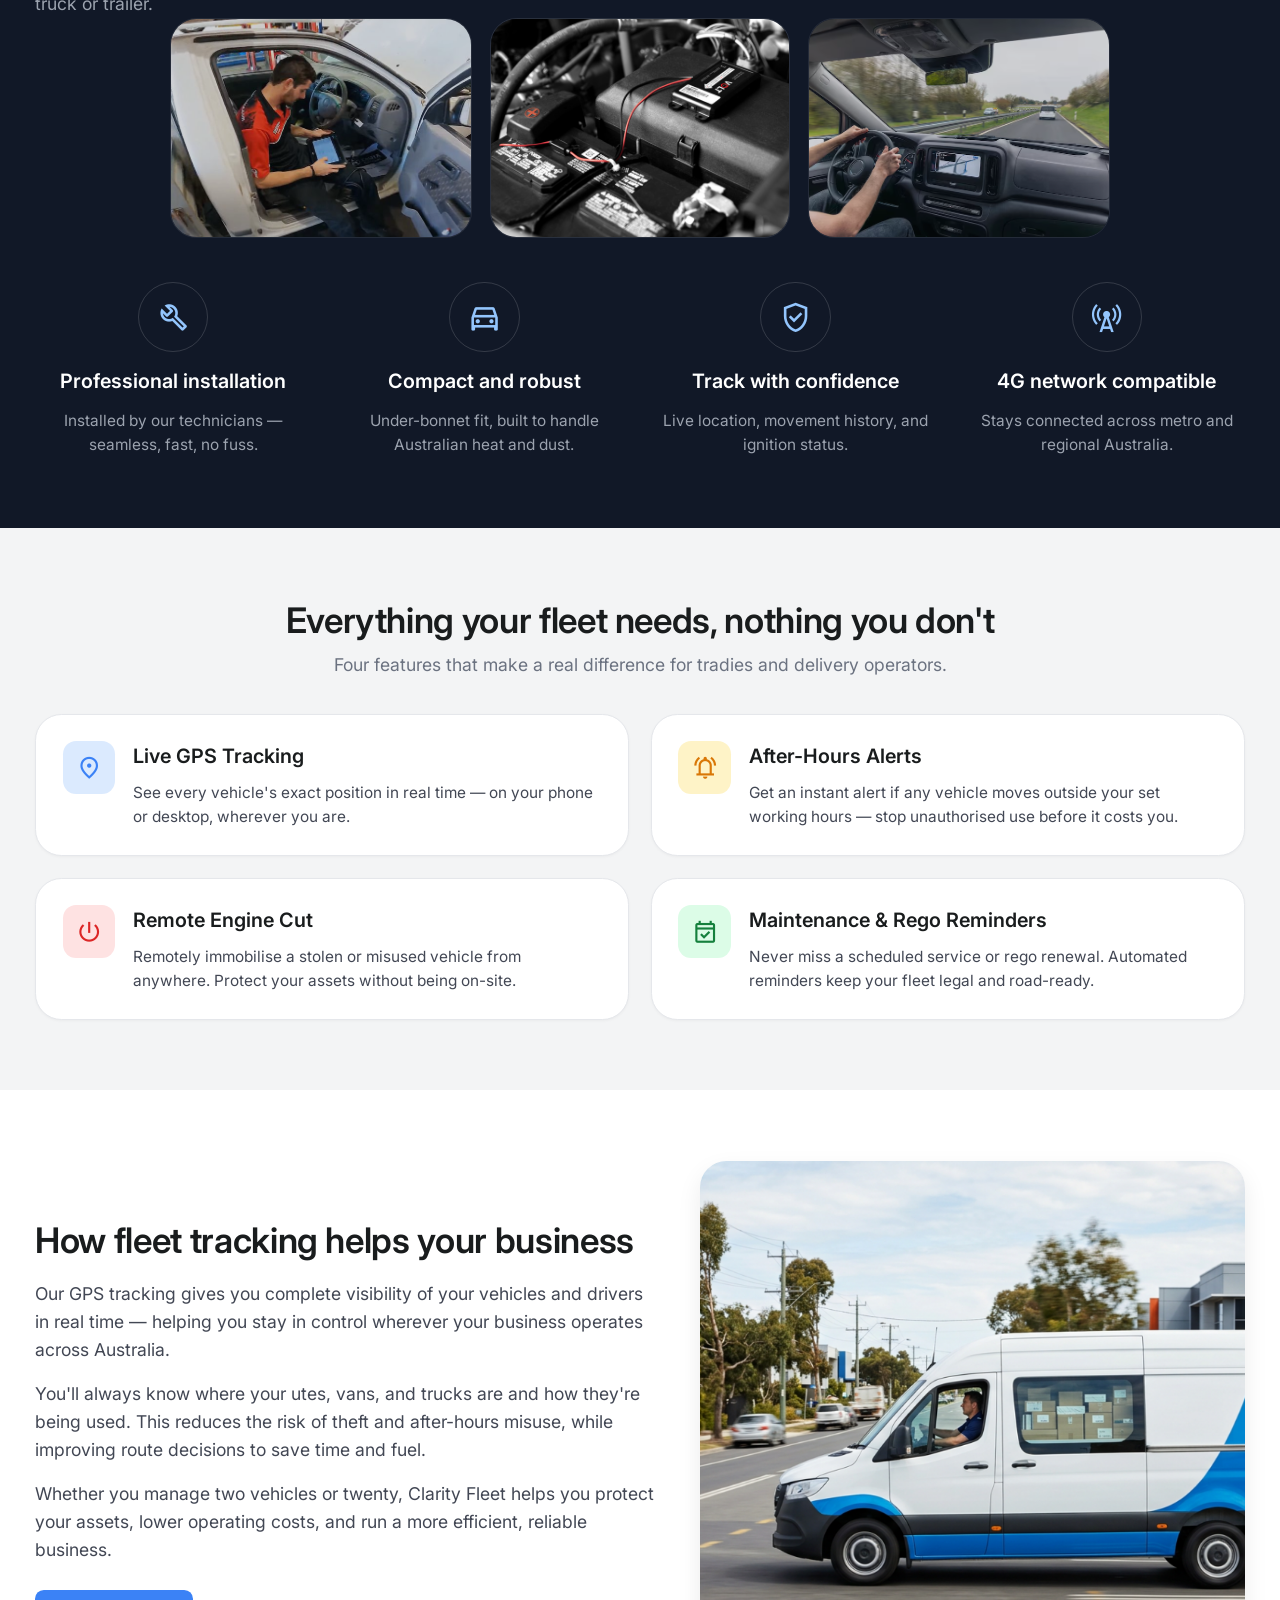
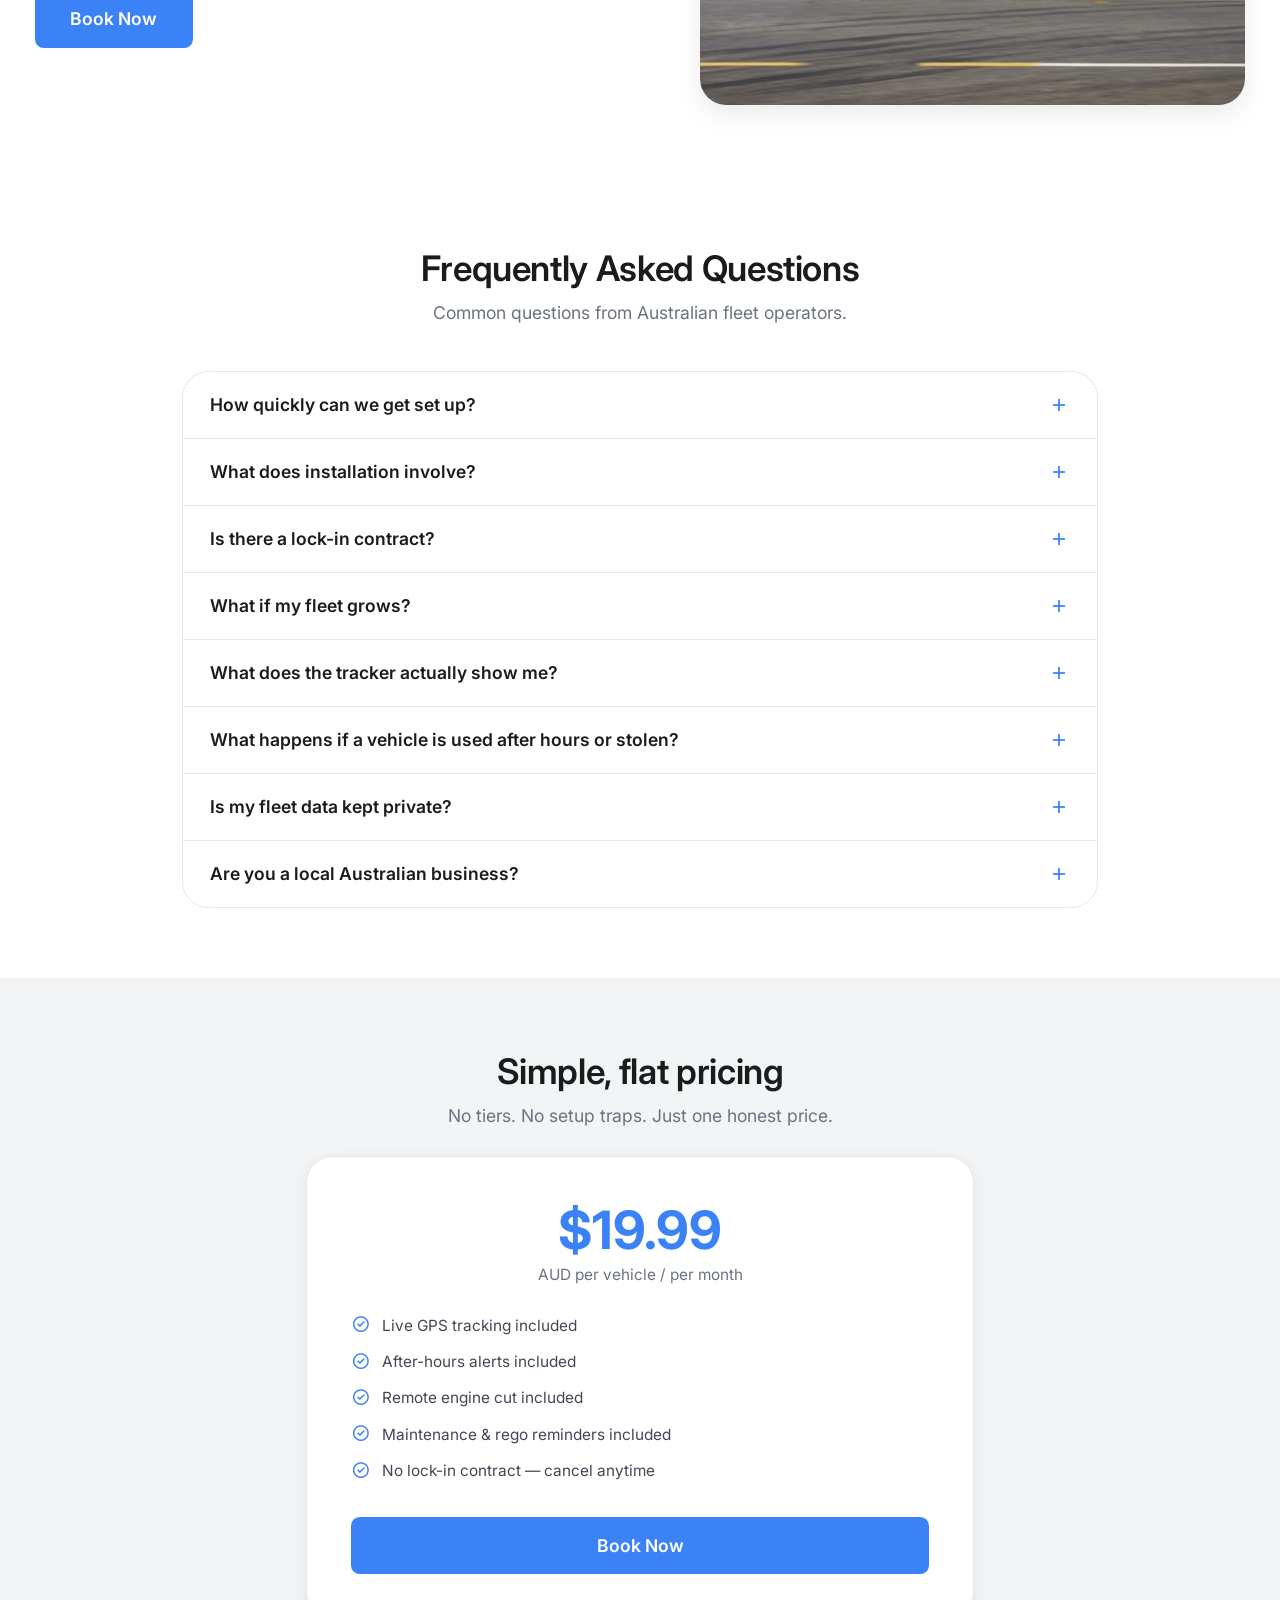
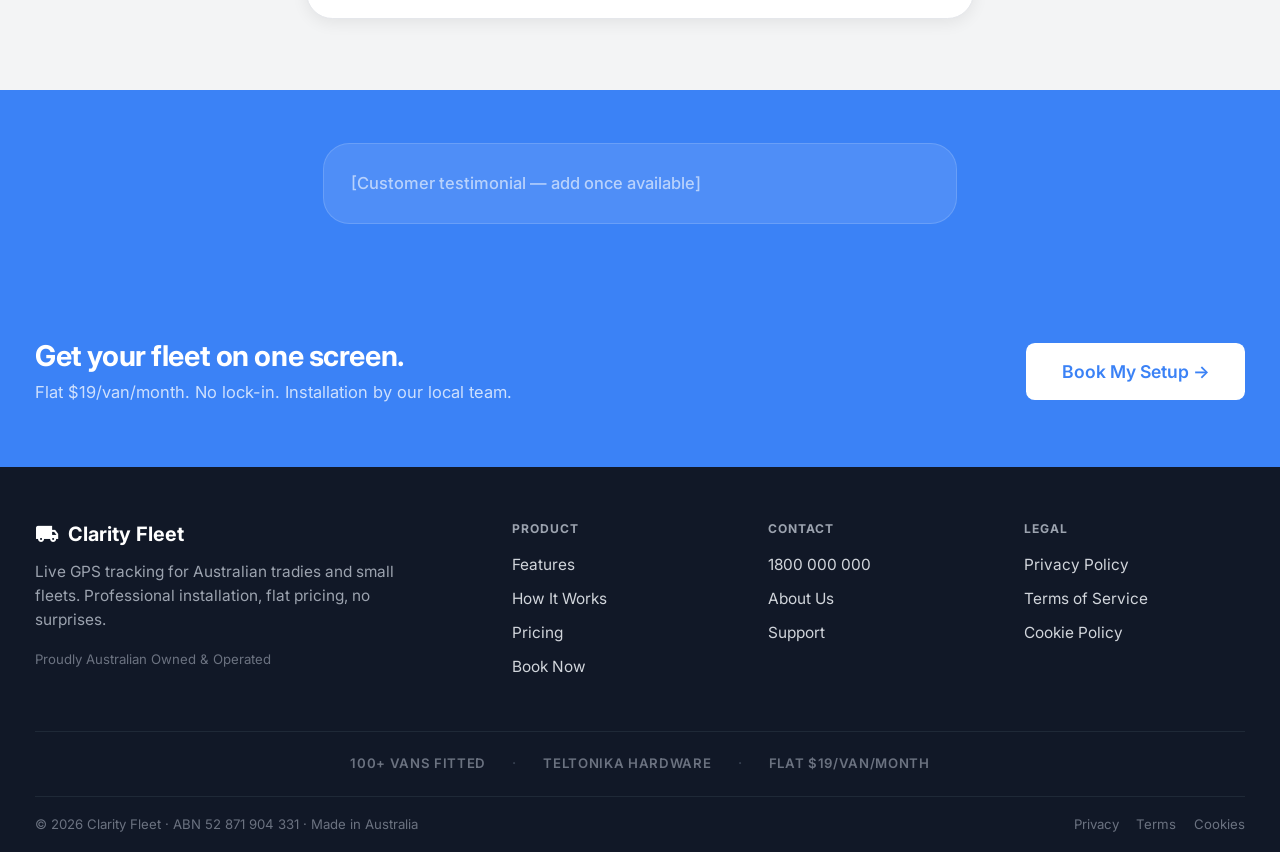
==== commit 9ca803f5: "second" ====
--- a/index.html
+++ b/index.html
@@ -27,6 +27,7 @@
     <ul class="nav-links">
       <li><a href="#features">Features</a></li>
       <li><a href="#how-it-works">How It Works</a></li>
+      <li><a href="#faq">FAQ</a></li>
       <li><a href="#pricing">Pricing</a></li>
       <li><a href="#about">About</a></li>
     </ul>
@@ -234,6 +235,98 @@
   </div>
 </section>
 
+<!-- ── FAQ ── -->
+<section class="section faq-section" id="faq">
+  <div class="container text-center max-w-2xl">
+    <h2 class="text-headline">Frequently Asked Questions</h2>
+    <p class="text-body-lg text-muted mt-2">Common questions from Australian fleet operators.</p>
+
+    <div class="faq-list">
+
+      <div class="faq-item">
+        <button class="faq-question" aria-expanded="false">
+          How quickly can we get set up?
+          <span class="material-symbols-outlined faq-icon">add</span>
+        </button>
+        <div class="faq-answer">
+          <p>Once you book, our team is in touch within 1 business day to schedule installation. Each vehicle takes under 30 minutes to fit, with minimal disruption to your day. If you've got more than a couple of vehicles, no need to bring them to us — we'll come to you and fit the whole fleet on site.</p>
+        </div>
+      </div>
+
+      <div class="faq-item">
+        <button class="faq-question" aria-expanded="false">
+          What does installation involve?
+          <span class="material-symbols-outlined faq-icon">add</span>
+        </button>
+        <div class="faq-answer">
+          <p>Each tracker is professionally installed by our technician, wired directly into your vehicle's ignition circuit — a permanent, secure fit, not a plug-in dongle that can be bumped loose or unplugged. It's fitted neatly under the dashboard, completely out of sight, so there's nothing visible for anyone to tamper with or notice.</p>
+        </div>
+      </div>
+
+      <div class="faq-item">
+        <button class="faq-question" aria-expanded="false">
+          Is there a lock-in contract?
+          <span class="material-symbols-outlined faq-icon">add</span>
+        </button>
+        <div class="faq-answer">
+          <p>No lock-in, no long-term contract, no surprises. Cancel anytime.</p>
+        </div>
+      </div>
+
+      <div class="faq-item">
+        <button class="faq-question" aria-expanded="false">
+          What if my fleet grows?
+          <span class="material-symbols-outlined faq-icon">add</span>
+        </button>
+        <div class="faq-answer">
+          <p>As your fleet grows, we simply add the new tracker to your vehicle and connect it straight into your existing dashboard, right alongside the rest of your fleet.</p>
+        </div>
+      </div>
+
+      <div class="faq-item">
+        <button class="faq-question" aria-expanded="false">
+          What does the tracker actually show me?
+          <span class="material-symbols-outlined faq-icon">add</span>
+        </button>
+        <div class="faq-answer">
+          <p>Live GPS location, ignition status, and movement history — full visibility of where every vehicle is and whether it's running. It doesn't read engine fault codes or full vehicle diagnostics.</p>
+        </div>
+      </div>
+
+      <div class="faq-item">
+        <button class="faq-question" aria-expanded="false">
+          What happens if a vehicle is used after hours or stolen?
+          <span class="material-symbols-outlined faq-icon">add</span>
+        </button>
+        <div class="faq-answer">
+          <p>You'll get an alert the moment a vehicle moves outside your set working hours, so you can act on it straight away.</p>
+        </div>
+      </div>
+
+      <div class="faq-item">
+        <button class="faq-question" aria-expanded="false">
+          Is my fleet data kept private?
+          <span class="material-symbols-outlined faq-icon">add</span>
+        </button>
+        <div class="faq-answer">
+          <p>Yes. Your fleet data is only ever accessible to you and your team — no other Clarity Fleet customer can see it, and it's never shared or sold to third parties. Everything's hosted on a secure server, and your data is used for one purpose only: powering your own dashboard so you can see your own fleet.</p>
+        </div>
+      </div>
+
+      <div class="faq-item">
+        <button class="faq-question" aria-expanded="false">
+          Are you a local Australian business?
+          <span class="material-symbols-outlined faq-icon">add</span>
+        </button>
+        <div class="faq-answer">
+          <p>Yes — Clarity Fleet is Australian owned and operated. When you call, you're speaking directly to the person who built and runs the platform, not a call centre.</p>
+        </div>
+      </div>
+
+    </div>
+  </div>
+</section>
+
 <!-- ── PRICING ── -->
 <section class="section" style="background:#f3f4f5;" id="pricing">
   <div class="container text-center max-w-xl">
@@ -364,6 +457,31 @@
       el.setAttribute('href', base + qs);
     });
   })();
+
+  // FAQ accordion
+  (function () {
+    document.querySelectorAll('.faq-question').forEach(function (btn) {
+      btn.addEventListener('click', function () {
+        var item = btn.parentElement;
+        var answer = item.querySelector('.faq-answer');
+        var isOpen = item.classList.contains('open');
+
+        // Close all open items first
+        document.querySelectorAll('.faq-item.open').forEach(function (openItem) {
+          openItem.classList.remove('open');
+          openItem.querySelector('.faq-question').setAttribute('aria-expanded', 'false');
+          openItem.querySelector('.faq-answer').style.maxHeight = '0';
+        });
+
+        // Open this item if it was previously closed
+        if (!isOpen) {
+          item.classList.add('open');
+          btn.setAttribute('aria-expanded', 'true');
+          answer.style.maxHeight = answer.scrollHeight + 'px';
+        }
+      });
+    });
+  })();
 </script>
 
 </body>
--- a/landing.css
+++ b/landing.css
@@ -170,3 +170,52 @@
   justify-content: center;
   flex-shrink: 0;
 }
+
+/* ── FAQ ── */
+.faq-section { background: #fff; }
+.faq-list {
+  background: var(--surface);
+  border: 1px solid var(--border);
+  border-radius: var(--r-card);
+  overflow: hidden;
+  margin-top: 2.5rem;
+  text-align: left;
+}
+.faq-item { border-top: 1px solid var(--border); }
+.faq-item:first-child { border-top: none; }
+.faq-question {
+  width: 100%;
+  background: none;
+  border: none;
+  display: flex;
+  justify-content: space-between;
+  align-items: center;
+  gap: 1rem;
+  padding: 1.25rem 1.5rem;
+  font-family: inherit;
+  font-size: 1rem;
+  font-weight: 600;
+  color: var(--heading);
+  cursor: pointer;
+  text-align: left;
+  transition: background .15s;
+}
+.faq-question:hover { background: rgba(59,130,246,.04); }
+.faq-icon {
+  color: var(--primary);
+  flex-shrink: 0;
+  font-size: 1.25rem;
+  transition: transform .2s ease;
+}
+.faq-item.open .faq-icon { transform: rotate(45deg); }
+.faq-answer {
+  max-height: 0;
+  overflow: hidden;
+  transition: max-height .3s ease;
+}
+.faq-answer p {
+  padding: 0 1.5rem 1.25rem;
+  color: var(--muted);
+  font-size: 0.9375rem;
+  line-height: 1.65;
+}
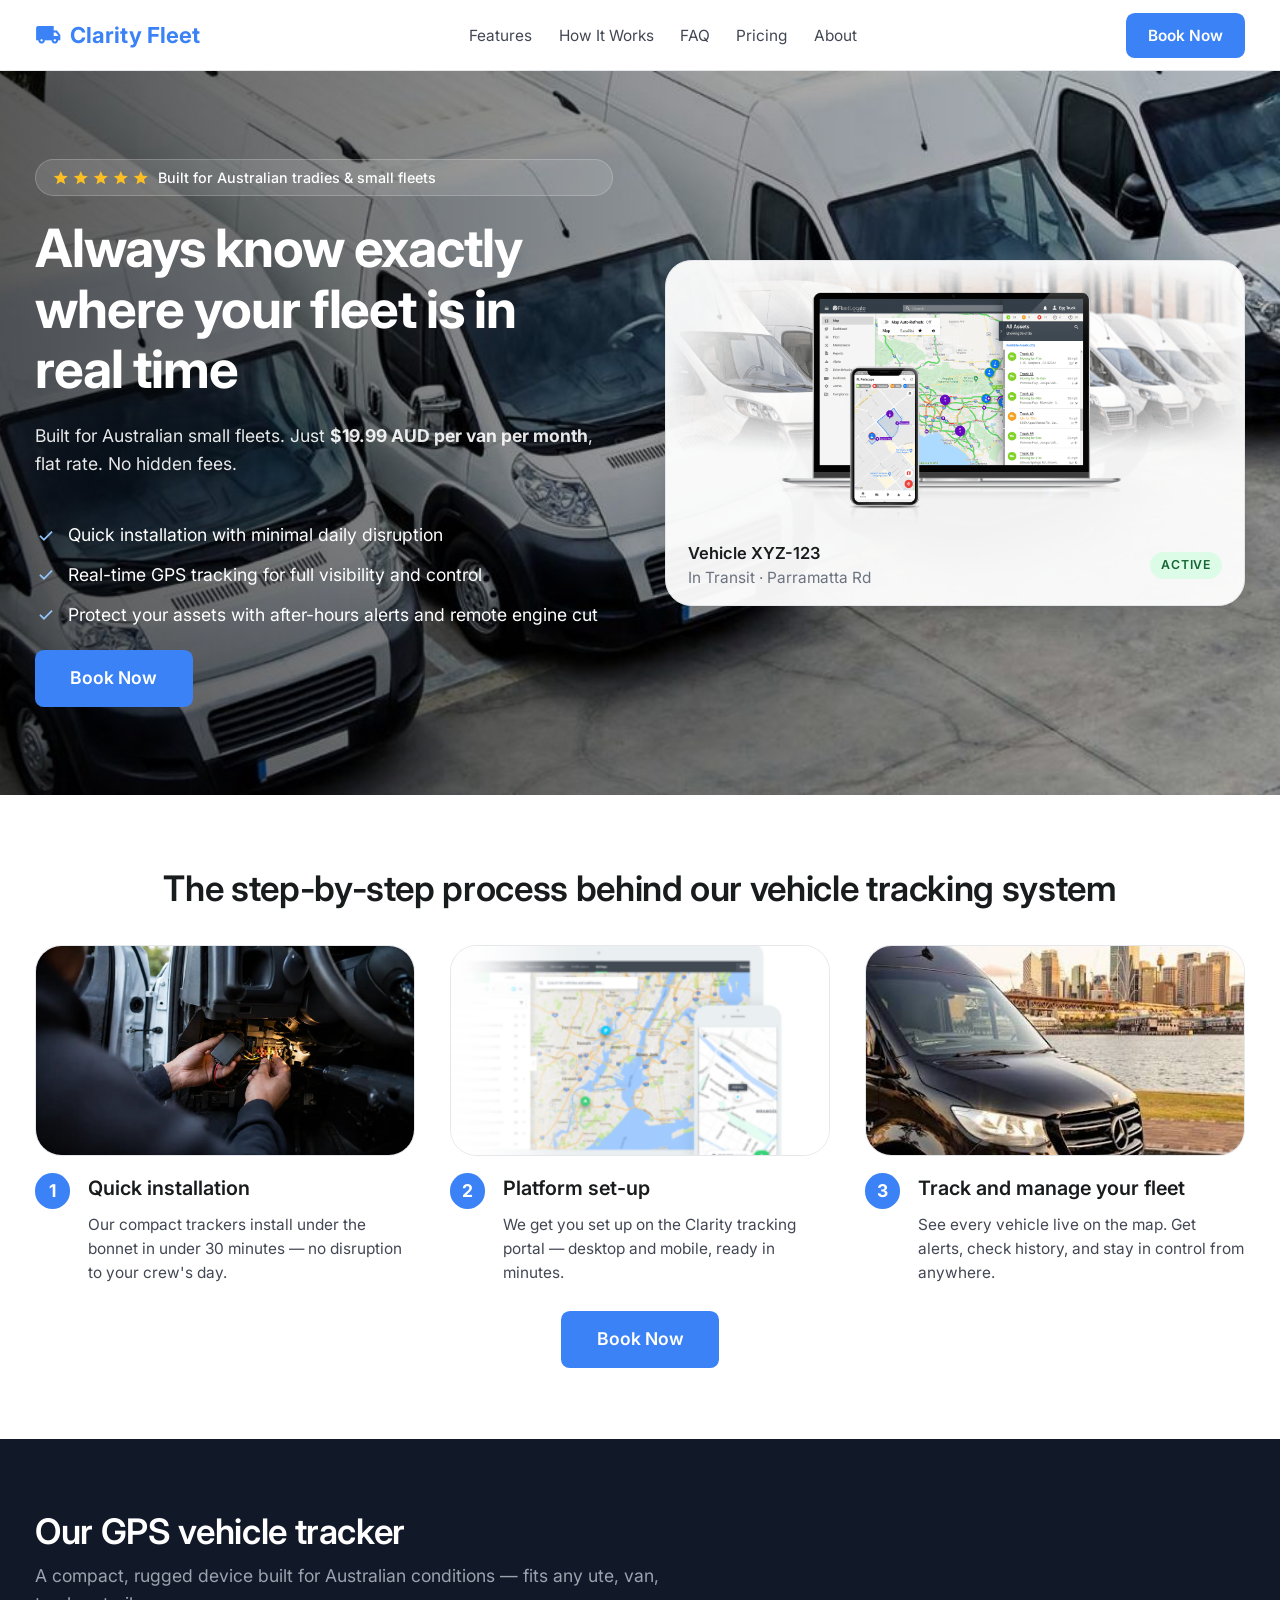
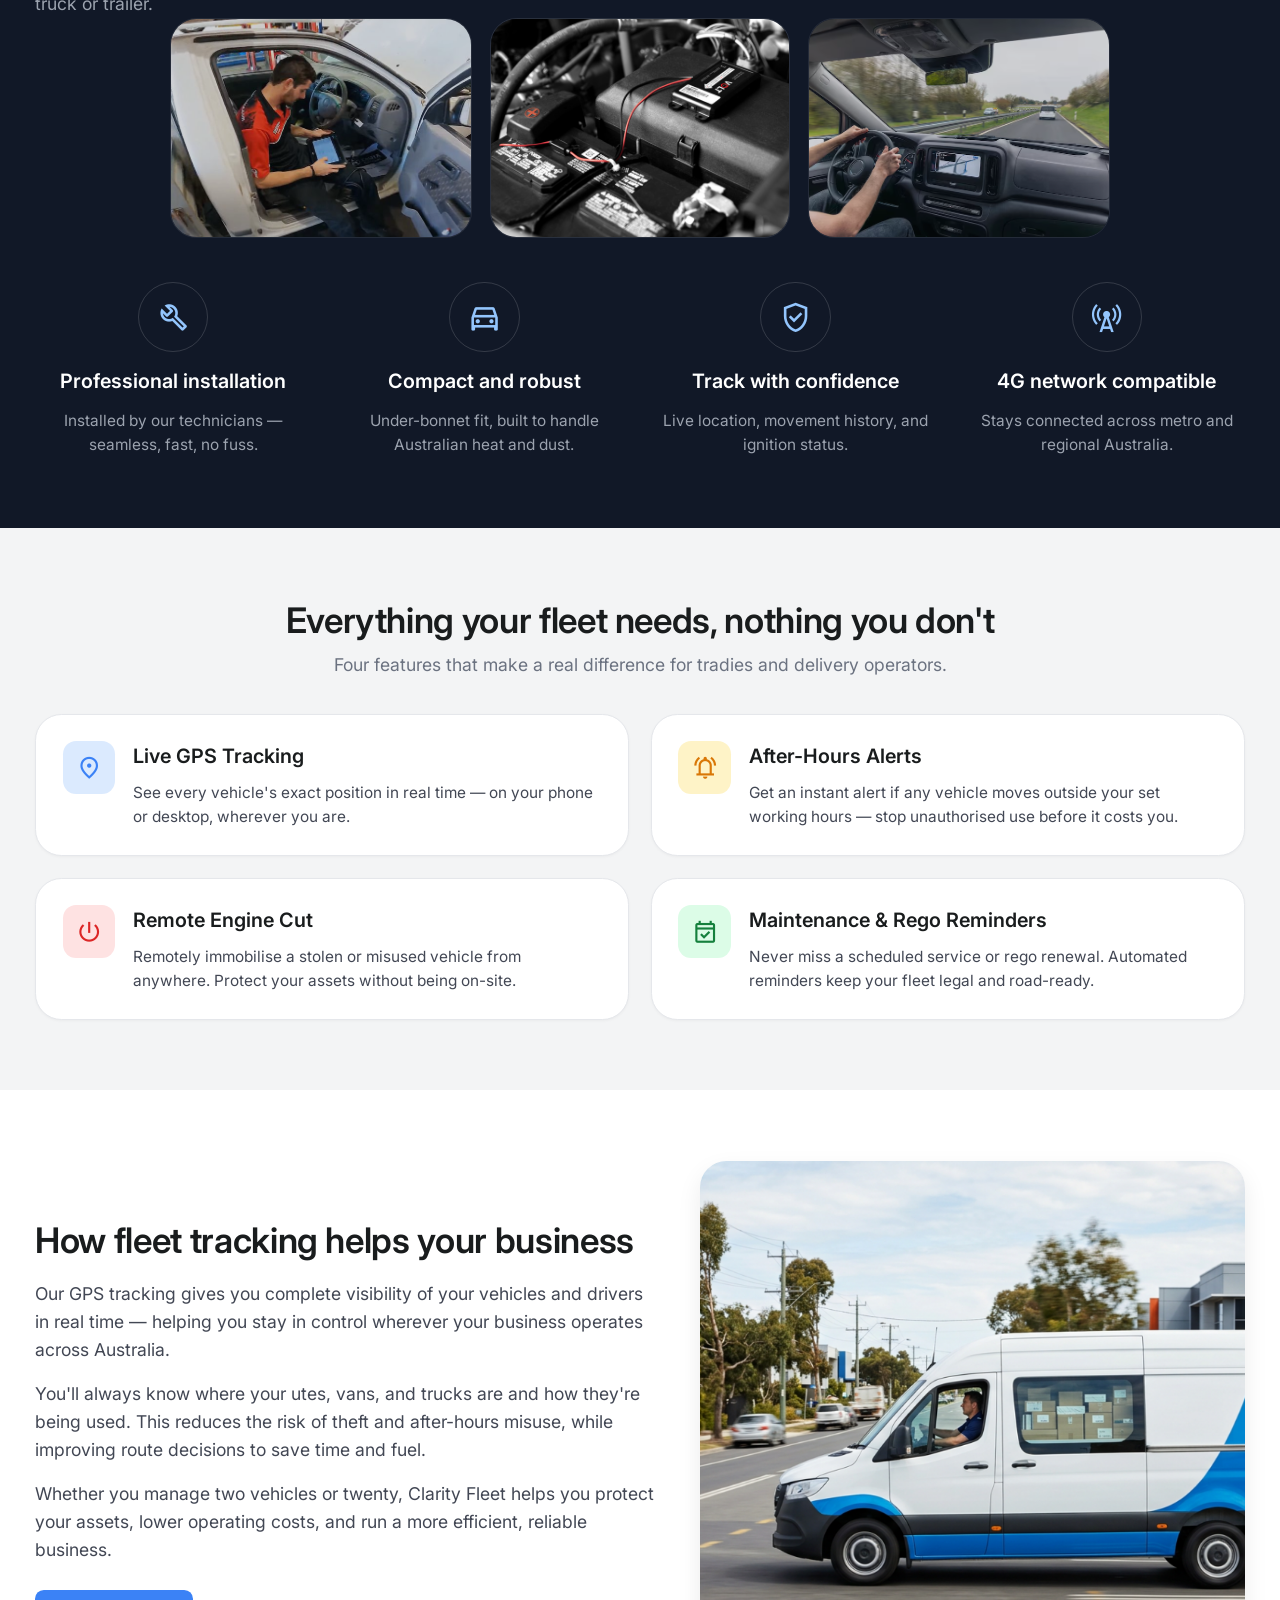
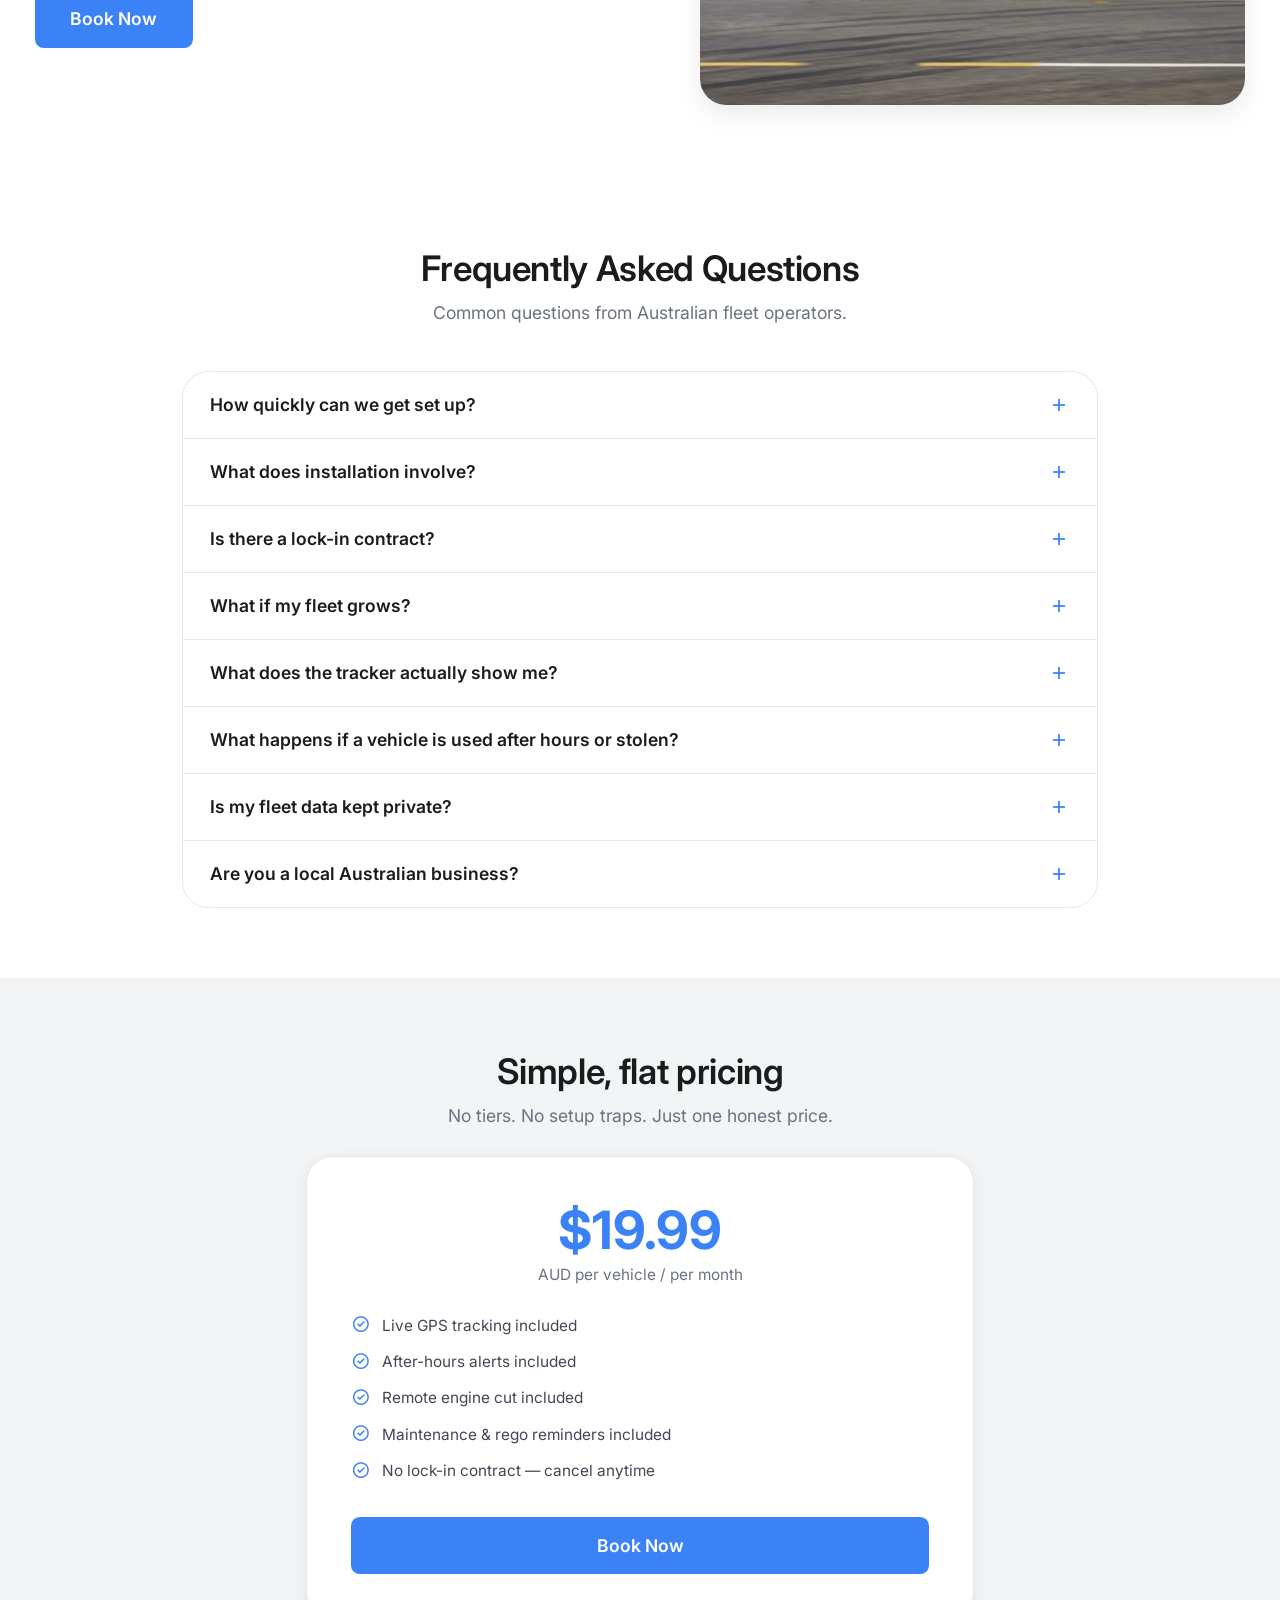
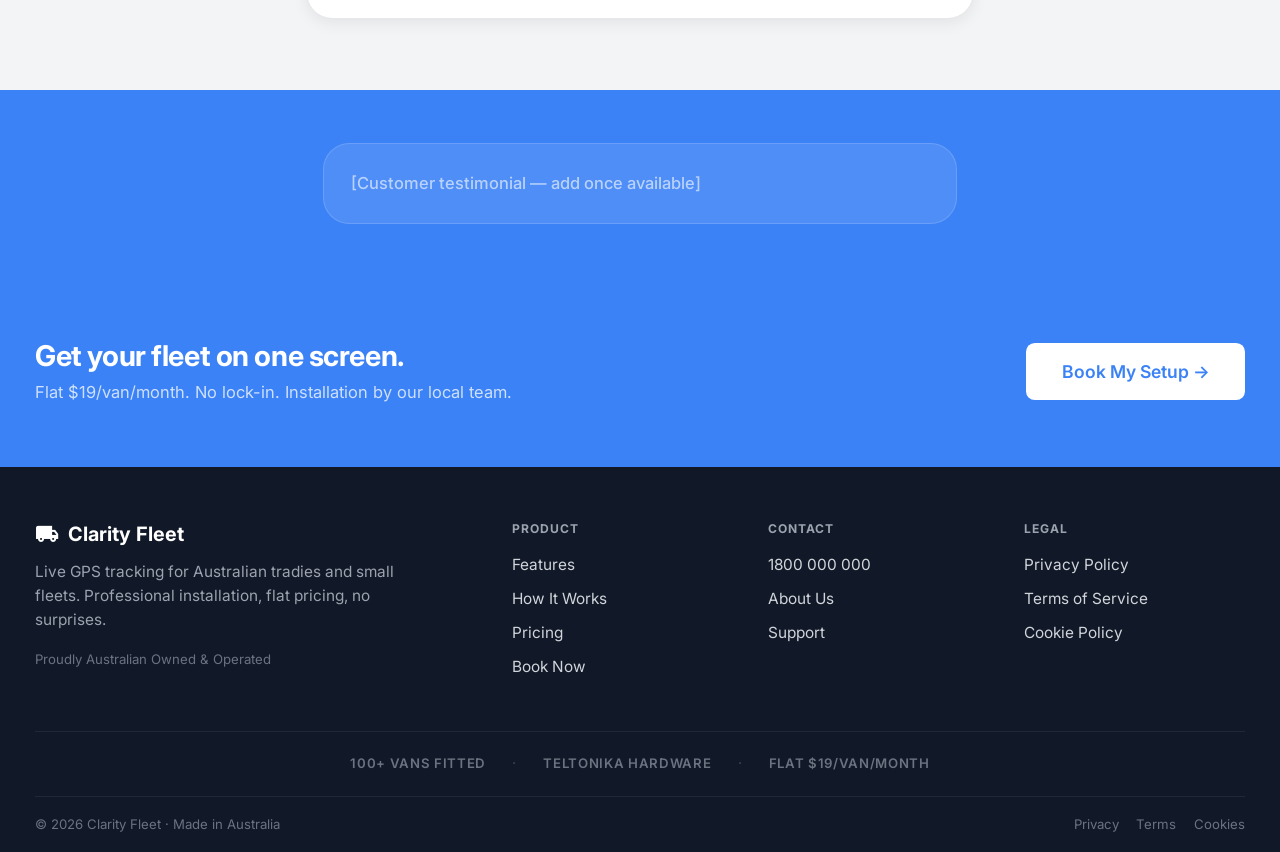
==== commit 187c2bc1: "abn remove" ====
--- a/index.html
+++ b/index.html
@@ -436,7 +436,7 @@
 
     <!-- Bottom bar -->
     <div class="footer-bottom">
-      <span>&copy; 2026 Clarity Fleet · ABN 52 871 904 331 · Made in Australia</span>
+      <span>&copy; 2026 Clarity Fleet · Made in Australia</span>
       <ul class="footer-links">
         <li><a href="#">Privacy</a></li>
         <li><a href="#">Terms</a></li>
